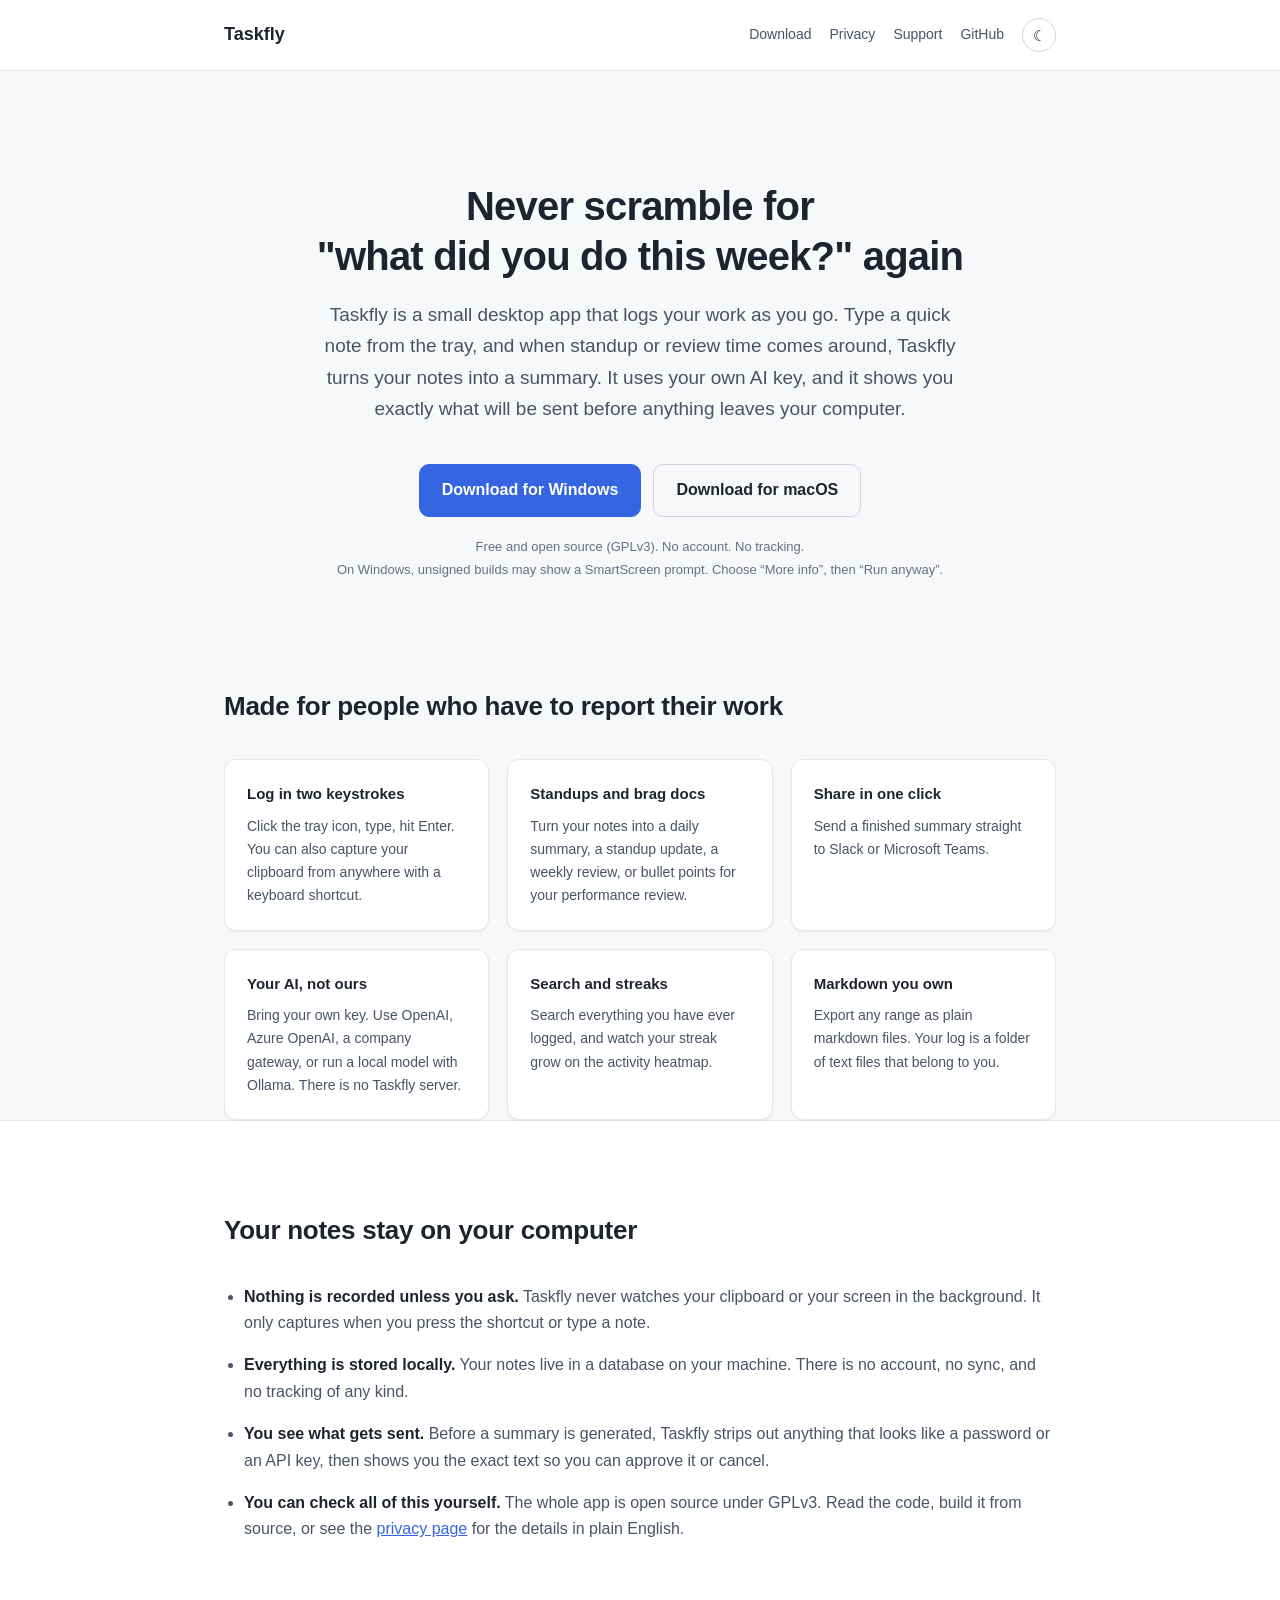
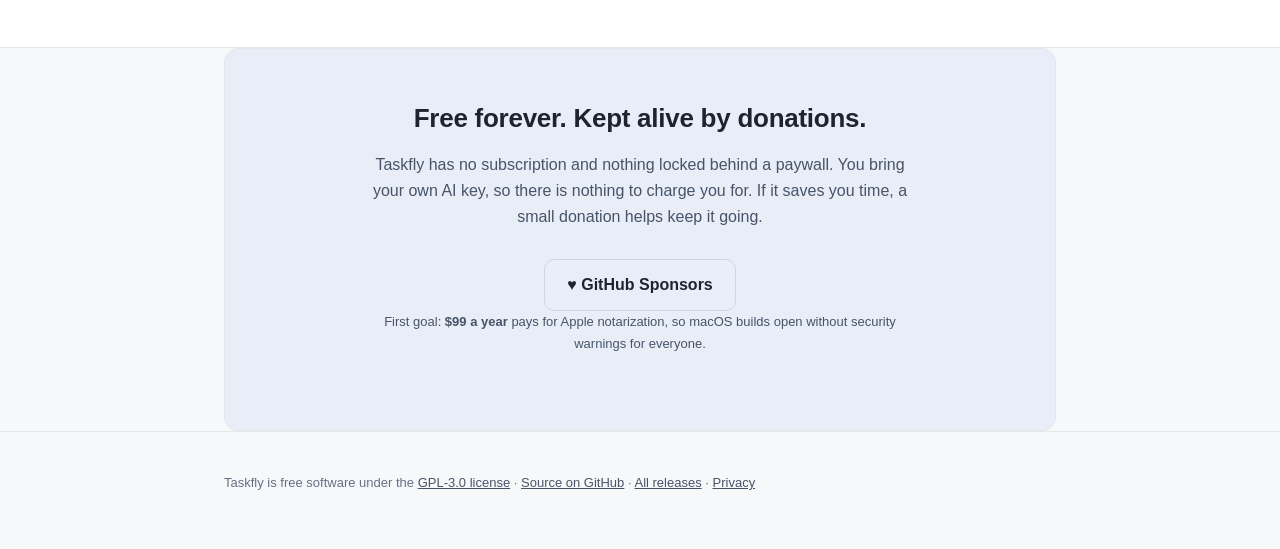
==== index.html @ 9fa6d95c "Add files via upload" ====
<!doctype html>
<html lang="en">
<head>
  <meta charset="utf-8" />
  <meta name="viewport" content="width=device-width, initial-scale=1" />
  <title>Taskfly: your work log, written as you go</title>
  <meta name="description" content="A free, open source (GPLv3) desktop app that logs what you did and writes your standups, weekly reviews, and brag docs. Uses your own AI key. Nothing leaves your computer without your review." />
  <link rel="stylesheet" href="styles.css" />
  <script>
    // Apply a saved theme before first paint to avoid a flash.
    try {
      const t = localStorage.getItem("taskfly-theme");
      if (t) document.documentElement.dataset.theme = t;
    } catch (e) {}
  </script>
</head>
<body>
  <header class="site">
    <div class="wrap">
      <a class="logo" href="index.html">Taskfly</a>
      <nav class="top">
        <a href="#download">Download</a>
        <a href="privacy.html">Privacy</a>
        <a href="#support">Support</a>
        <a id="nav-github" href="#">GitHub</a>
        <button id="theme-toggle" class="theme-toggle" aria-label="Switch between light and dark mode">☾</button>
      </nav>
    </div>
  </header>

  <main>
    <section class="hero wrap">
      <h1>Never scramble for<br />"what did you do this week?" again</h1>
      <p class="tag">
        Taskfly is a small desktop app that logs your work as you go. Type a quick
        note from the tray, and when standup or review time comes around, Taskfly
        turns your notes into a summary. It uses your own AI key, and it shows you
        exactly what will be sent before anything leaves your computer.
      </p>
      <div class="download-row" id="download">
        <a class="btn" id="dl-mac" href="#">Download for macOS</a>
        <a class="btn ghost" id="dl-win" href="#">Download for Windows</a>
      </div>
      <p class="download-note">
        Free and open source (GPLv3). No account. No tracking.<br />
        <span id="gatekeeper-note">On macOS, builds are not notarized yet. The first time, right-click the app
        and choose <code class="kbd">Open</code>.</span>
      </p>
    </section>

    <section class="wrap">
      <h2>Made for people who have to report their work</h2>
      <div class="grid">
        <div class="card"><h3>Log in two keystrokes</h3><p>Click the tray icon, type, hit Enter. You can also capture your clipboard from anywhere with a keyboard shortcut.</p></div>
        <div class="card"><h3>Standups and brag docs</h3><p>Turn your notes into a daily summary, a standup update, a weekly review, or bullet points for your performance review.</p></div>
        <div class="card"><h3>Share in one click</h3><p>Send a finished summary straight to Slack or Microsoft Teams.</p></div>
        <div class="card"><h3>Your AI, not ours</h3><p>Bring your own key. Use OpenAI, Azure OpenAI, a company gateway, or run a local model with Ollama. There is no Taskfly server.</p></div>
        <div class="card"><h3>Search and streaks</h3><p>Search everything you have ever logged, and watch your streak grow on the activity heatmap.</p></div>
        <div class="card"><h3>Markdown you own</h3><p>Export any range as plain markdown files. Your log is a folder of text files that belong to you.</p></div>
      </div>
    </section>

    <section class="trust">
      <div class="wrap">
        <h2>Your notes stay on your computer</h2>
        <ul>
          <li><strong>Nothing is recorded unless you ask.</strong> Taskfly never watches your clipboard or your screen in the background. It only captures when you press the shortcut or type a note.</li>
          <li><strong>Everything is stored locally.</strong> Your notes live in a database on your machine. There is no account, no sync, and no tracking of any kind.</li>
          <li><strong>You see what gets sent.</strong> Before a summary is generated, Taskfly strips out anything that looks like a password or an API key, then shows you the exact text so you can approve it or cancel.</li>
          <li><strong>You can check all of this yourself.</strong> The whole app is open source under GPLv3. Read the code, build it from source, or see the <a href="privacy.html">privacy page</a> for the details in plain English.</li>
        </ul>
      </div>
    </section>

    <section class="wrap" id="support">
      <div class="support-box">
        <h2>Free forever. Kept alive by donations.</h2>
        <p>
          Taskfly has no subscription and nothing locked behind a paywall. You bring
          your own AI key, so there is nothing to charge you for. If it saves you
          time, a small donation helps keep it going.
        </p>
        <div class="download-row">
          <a class="btn" id="donate-kofi" href="#">☕ Support on Ko-fi</a>
          <a class="btn ghost" id="donate-sponsors" href="#">♥ GitHub Sponsors</a>
        </div>
        <p class="milestone">
          First goal: <strong>$99 a year</strong> pays for Apple notarization, so macOS
          builds open without security warnings for everyone.
        </p>
      </div>
    </section>
  </main>

  <footer class="site">
    <div class="wrap">
      Taskfly is free software under the <a id="foot-license" href="#">GPL-3.0 license</a> ·
      <a id="foot-github" href="#">Source on GitHub</a> ·
      <a id="foot-releases" href="#">All releases</a> ·
      <a href="privacy.html">Privacy</a>
    </div>
  </footer>

  <script>
    // ---- EDIT THESE before publishing ----
    const CONFIG = {
      github: "b-mian/taskfly", // owner/repo
      kofi: null,               // your Ko-fi page URL; button stays hidden until set
      sponsors: "https://github.com/sponsors/b-mian", // set null to hide until enabled
      // Set these to the exact asset names once your first release exists,
      // or leave null to send users to the releases page.
      macAsset: null,  // e.g. "Taskfly_0.2.0_aarch64.dmg"
      winAsset: null,  // e.g. "Taskfly_0.2.0_x64-setup.exe"
    };
    // --------------------------------------

    const gh = `https://github.com/${CONFIG.github}`;
    const releases = `${gh}/releases`;
    const latest = (asset) =>
      asset ? `${gh}/releases/latest/download/${asset}` : `${releases}/latest`;

    document.getElementById("dl-mac").href = latest(CONFIG.macAsset);
    document.getElementById("dl-win").href = latest(CONFIG.winAsset);
    // Donation buttons are hidden until their URLs are configured, so no one
    // ever lands on a wrong or unclaimed page.
    const setOrHide = (id, url) => {
      const el = document.getElementById(id);
      if (url) el.href = url;
      else el.style.display = "none";
    };
    setOrHide("donate-kofi", CONFIG.kofi);
    setOrHide("donate-sponsors", CONFIG.sponsors);
    for (const id of ["nav-github", "foot-github"]) document.getElementById(id).href = gh;
    document.getElementById("foot-releases").href = releases;
    document.getElementById("foot-license").href = `${gh}/blob/main/LICENSE`;

    // Put the visitor's own OS first.
    const isMac = /Mac/i.test(navigator.platform || navigator.userAgent);
    if (!isMac) {
      const mac = document.getElementById("dl-mac");
      const win = document.getElementById("dl-win");
      mac.classList.add("ghost");
      win.classList.remove("ghost");
      win.parentNode.insertBefore(win, mac);
      document.getElementById("gatekeeper-note").textContent =
        "On Windows, unsigned builds may show a SmartScreen prompt. Choose “More info”, then “Run anyway”.";
    }

    // Light/dark toggle. Saved choice beats the OS setting.
    (function () {
      const root = document.documentElement;
      const btn = document.getElementById("theme-toggle");
      const isDark = () =>
        root.dataset.theme
          ? root.dataset.theme === "dark"
          : matchMedia("(prefers-color-scheme: dark)").matches;
      const paint = () => {
        btn.textContent = isDark() ? "☀" : "☾";
      };
      btn.addEventListener("click", () => {
        root.dataset.theme = isDark() ? "light" : "dark";
        try {
          localStorage.setItem("taskfly-theme", root.dataset.theme);
        } catch (e) {}
        paint();
      });
      paint();
    })();
  </script>
</body>
</html>
---- styles.css ----
/* Taskfly site. Light/dark follows the OS by default; the header toggle
   sets data-theme on <html> and wins over the OS setting. */

:root {
  --bg: #f7f8fa;
  --surface: #ffffff;
  --surface-2: #f2f4f7;
  --border: #e4e7ec;
  --border-strong: #d0d5dd;
  --txt-0: #1d2430;
  --txt-1: #475467;
  --muted: #667085;
  --accent: #3565e0;
  --accent-hover: #2b56c4;
  --accent-soft: rgba(53, 101, 224, 0.08);
  --on-accent: #ffffff;
  --shadow: 0 1px 2px rgba(16, 24, 40, 0.06);
}

@media (prefers-color-scheme: dark) {
  :root {
    --bg: #15171c;
    --surface: #1d2026;
    --surface-2: #23262d;
    --border: #2e323a;
    --border-strong: #3c414b;
    --txt-0: #e7eaef;
    --txt-1: #b3bac4;
    --muted: #98a2b3;
    --accent: #6b93f8;
    --accent-hover: #85a6f9;
    --accent-soft: rgba(107, 147, 248, 0.12);
    --on-accent: #101828;
    --shadow: none;
  }
}

/* Explicit choice from the toggle overrides the OS setting, both directions. */
:root[data-theme="light"] {
  --bg: #f7f8fa;
  --surface: #ffffff;
  --surface-2: #f2f4f7;
  --border: #e4e7ec;
  --border-strong: #d0d5dd;
  --txt-0: #1d2430;
  --txt-1: #475467;
  --muted: #667085;
  --accent: #3565e0;
  --accent-hover: #2b56c4;
  --accent-soft: rgba(53, 101, 224, 0.08);
  --on-accent: #ffffff;
  --shadow: 0 1px 2px rgba(16, 24, 40, 0.06);
}

:root[data-theme="dark"] {
  --bg: #15171c;
  --surface: #1d2026;
  --surface-2: #23262d;
  --border: #2e323a;
  --border-strong: #3c414b;
  --txt-0: #e7eaef;
  --txt-1: #b3bac4;
  --muted: #98a2b3;
  --accent: #6b93f8;
  --accent-hover: #85a6f9;
  --accent-soft: rgba(107, 147, 248, 0.12);
  --on-accent: #101828;
  --shadow: none;
}

* { box-sizing: border-box; }

body {
  margin: 0;
  font-family: -apple-system, BlinkMacSystemFont, "Segoe UI", Roboto, "Helvetica Neue", Arial, sans-serif;
  background: var(--bg);
  color: var(--txt-0);
  line-height: 1.65;
  -webkit-font-smoothing: antialiased;
}

.wrap { max-width: 880px; margin: 0 auto; padding: 0 24px; }

/* Header */
header.site {
  padding: 18px 0;
  border-bottom: 1px solid var(--border);
  background: var(--surface);
}
header.site .wrap { display: flex; align-items: center; gap: 16px; }
.logo { font-weight: 700; font-size: 18px; text-decoration: none; color: var(--txt-0); }
nav.top { margin-left: auto; display: flex; gap: 18px; align-items: center; }
nav.top a { color: var(--txt-1); text-decoration: none; font-size: 14px; }
nav.top a:hover { color: var(--accent); }

.theme-toggle {
  width: 34px;
  height: 34px;
  border-radius: 50%;
  border: 1px solid var(--border-strong);
  background: var(--surface);
  color: var(--txt-0);
  font-size: 15px;
  line-height: 1;
  cursor: pointer;
}
.theme-toggle:hover { background: var(--surface-2); }

/* Hero */
.hero { padding: 110px 0 90px; text-align: center; }
.hero h1 { font-size: 40px; line-height: 1.25; letter-spacing: -0.02em; margin: 0 0 18px; }
.hero p.tag { font-size: 19px; color: var(--txt-1); max-width: 640px; margin: 0 auto 40px; }

/* Buttons */
.btn {
  display: inline-block;
  padding: 12px 22px;
  border-radius: 10px;
  border: 1px solid var(--accent);
  background: var(--accent);
  color: var(--on-accent);
  font-weight: 600;
  text-decoration: none;
  transition: background-color 120ms ease;
}
.btn:hover { background: var(--accent-hover); }
.btn.ghost { background: transparent; color: var(--txt-0); border-color: var(--border-strong); }
.btn.ghost:hover { background: var(--surface-2); }
.download-row { display: flex; gap: 12px; justify-content: center; flex-wrap: wrap; }
.download-note { font-size: 13px; color: var(--muted); margin-top: 18px; line-height: 1.8; }

/* Sections: generous breathing room */
section { padding: 88px 0; }
section h2 { font-size: 26px; letter-spacing: -0.01em; margin: 0 0 32px; }

.grid { display: grid; grid-template-columns: repeat(auto-fit, minmax(240px, 1fr)); gap: 18px; }
.card {
  background: var(--surface);
  border: 1px solid var(--border);
  border-radius: 12px;
  padding: 22px;
  box-shadow: var(--shadow);
}
.card h3 { margin: 0 0 8px; font-size: 15px; }
.card p { margin: 0; font-size: 14px; color: var(--txt-1); }

.trust {
  background: var(--surface);
  border-top: 1px solid var(--border);
  border-bottom: 1px solid var(--border);
}
.trust ul { padding-left: 20px; color: var(--txt-1); margin: 0; }
.trust li { margin: 16px 0; }
.trust strong { color: var(--txt-0); }
.trust a { color: var(--accent); }

.support-box {
  text-align: center;
  background: var(--accent-soft);
  border: 1px solid var(--border);
  border-radius: 14px;
  padding: 48px 32px;
}
.support-box h2 { margin-bottom: 12px; }
.support-box p { color: var(--txt-1); max-width: 560px; margin: 0 auto 28px; }
.milestone { font-size: 13px; color: var(--muted); margin-top: 20px; }

footer.site {
  padding: 40px 0 56px;
  color: var(--muted);
  font-size: 13px;
  border-top: 1px solid var(--border);
}
footer.site a { color: var(--txt-1); }

code.kbd {
  background: var(--surface-2);
  border: 1px solid var(--border);
  border-radius: 5px;
  padding: 1px 6px;
  font-size: 13px;
}

/* Privacy page */
.privacy-page { padding: 72px 24px 96px; }
.privacy-page h1 { margin-bottom: 24px; }
.privacy-page h2 { font-size: 20px; margin-top: 48px; margin-bottom: 14px; }
.privacy-page p, .privacy-page li { color: var(--txt-1); }
.privacy-page li { margin: 10px 0; }
.privacy-page strong { color: var(--txt-0); }
.privacy-page a { color: var(--accent); }
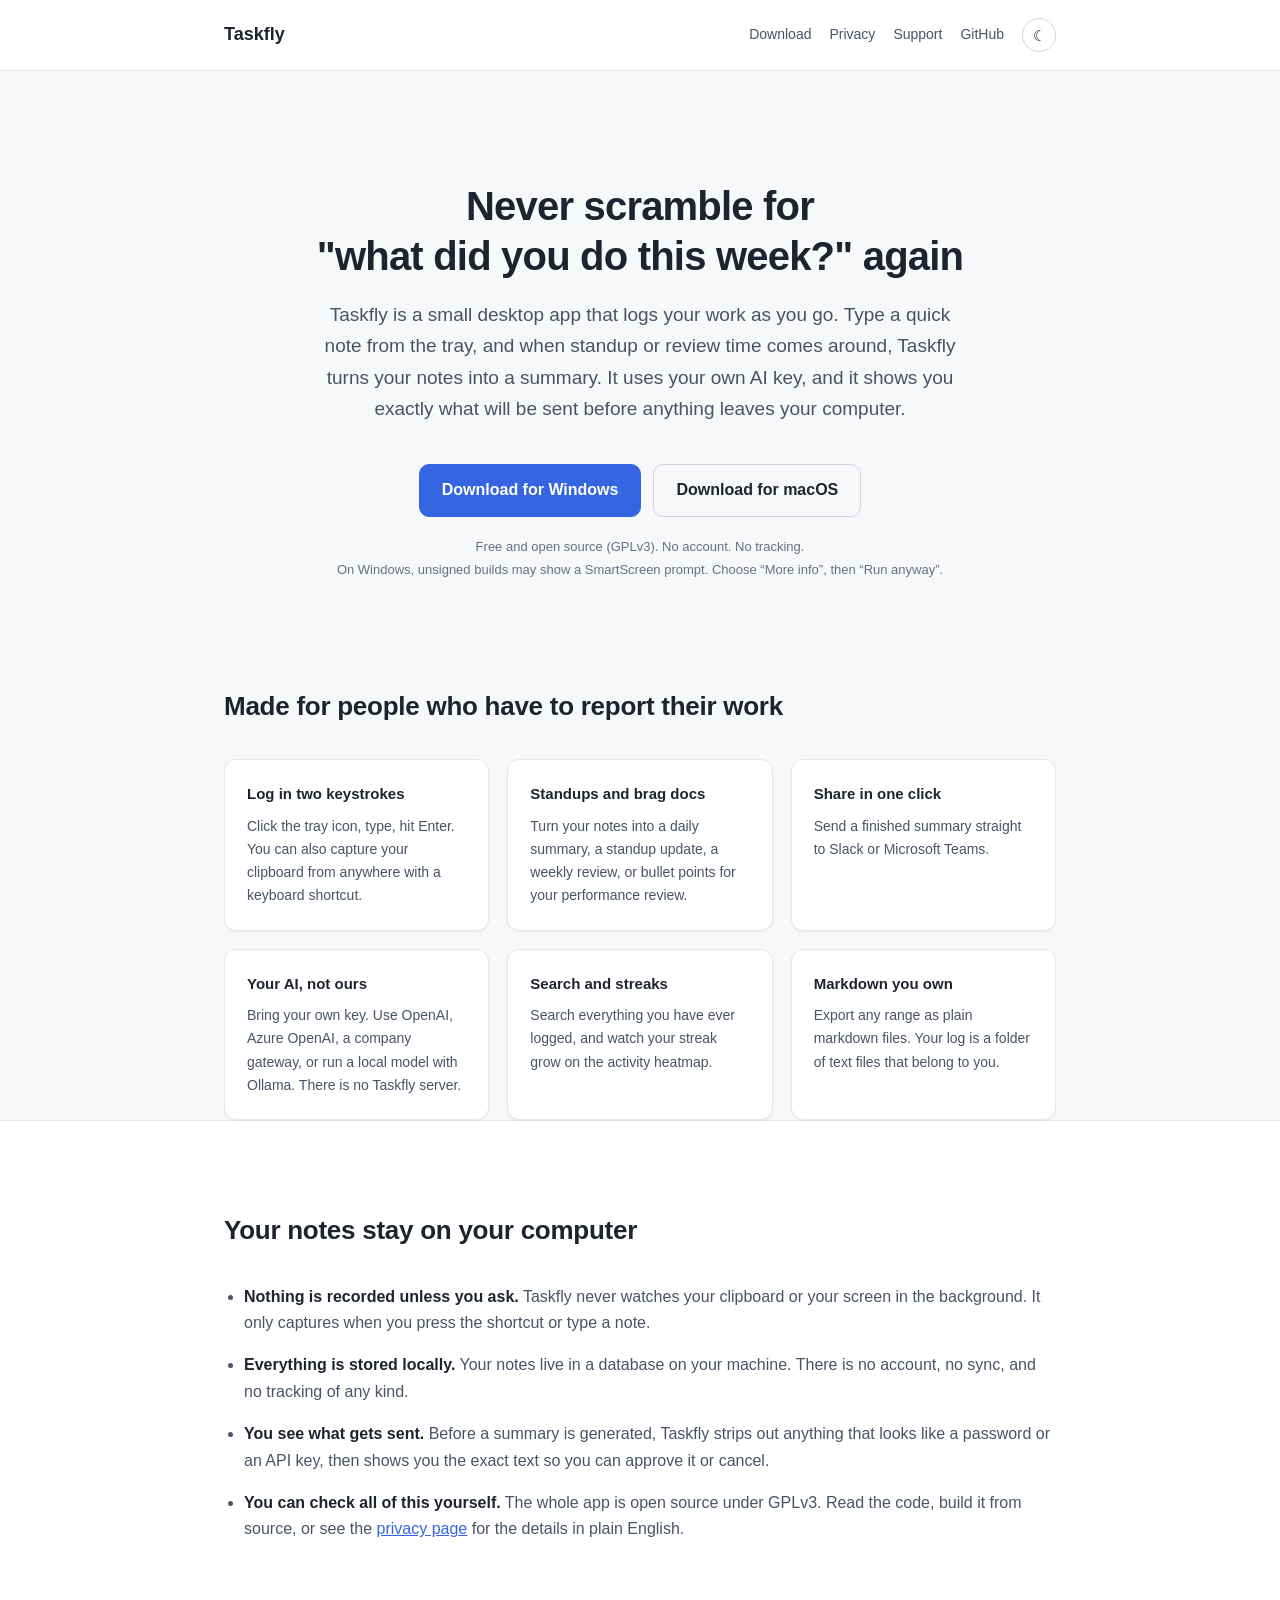
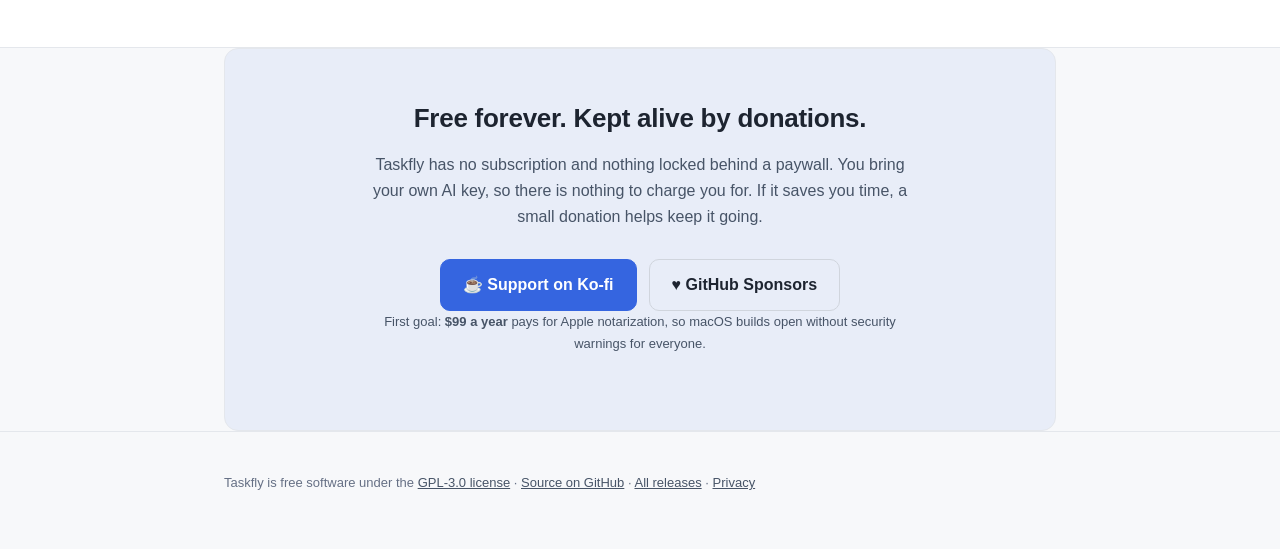
==== commit e2574afd: "Update index.html" ====
--- a/index.html
+++ b/index.html
@@ -105,7 +105,7 @@
     // ---- EDIT THESE before publishing ----
     const CONFIG = {
       github: "b-mian/taskfly", // owner/repo
-      kofi: null,               // your Ko-fi page URL; button stays hidden until set
+      kofi: "https://ko-fi.com/bilalmian_taskfly",               // Ko-fi page URL; button stays hidden until set
       sponsors: "https://github.com/sponsors/b-mian", // set null to hide until enabled
       // Set these to the exact asset names once your first release exists,
       // or leave null to send users to the releases page.
